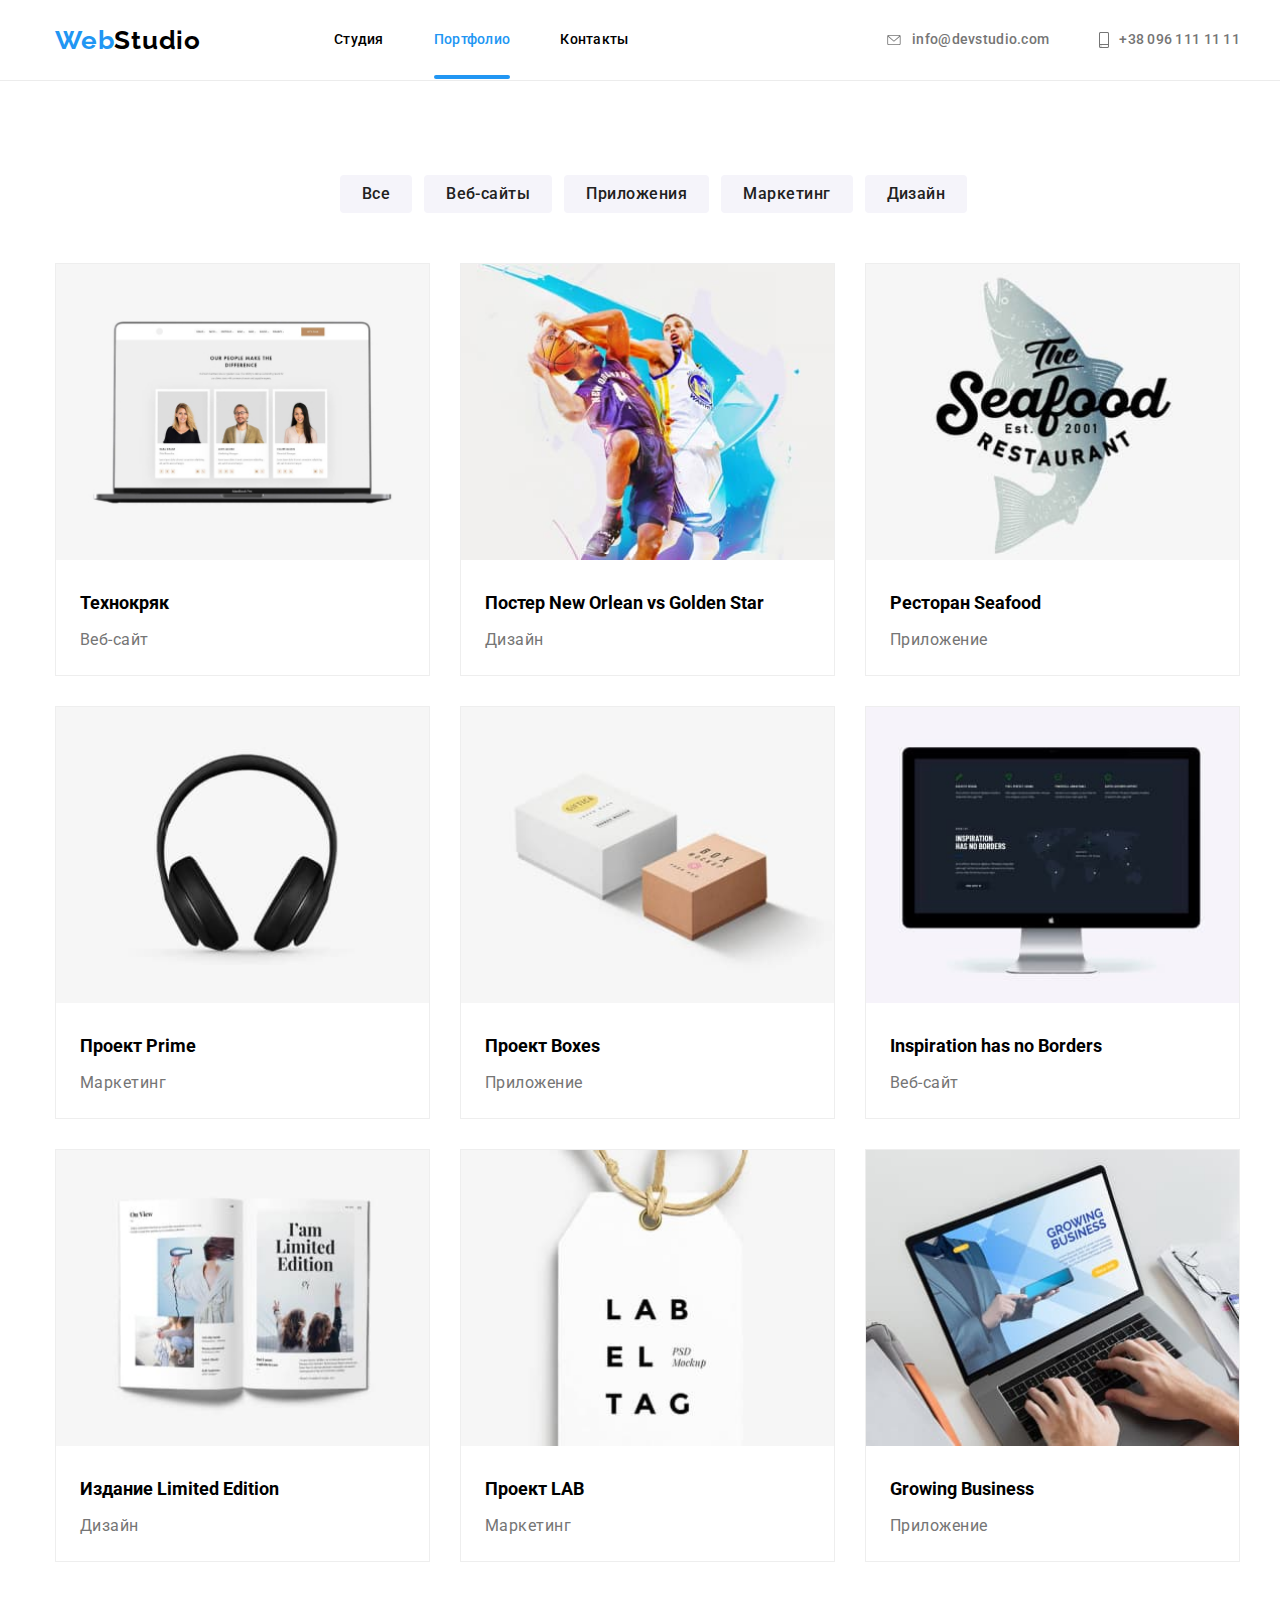
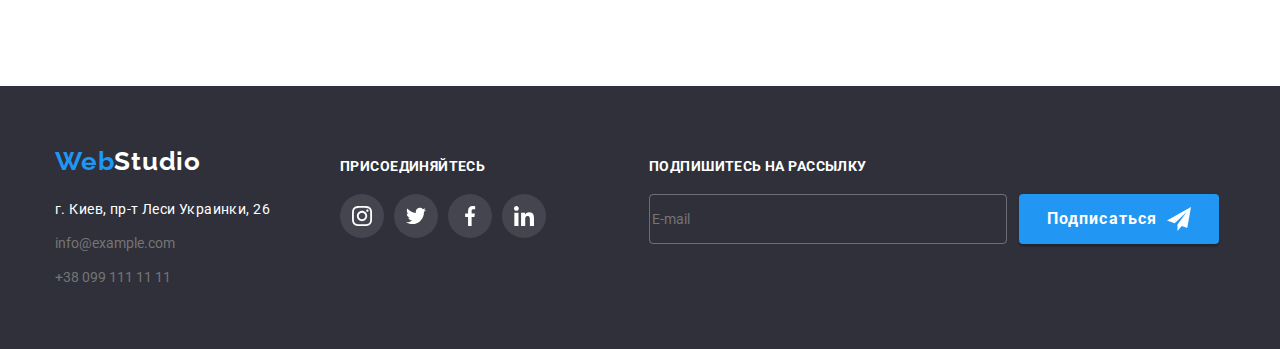
==== portfolio.html @ c6905fcf "HW-07" ====
<!DOCTYPE html>
<html lang="en">
  <head>
    <meta charset="UTF-8" />
    <meta http-equiv="X-UA-Compatible" content="IE=edge" />
    <meta name="viewport" content="width=device-width, initial-scale=1.0" />
    <title>Portfolio</title>
    <link rel="preconnect" href="https://fonts.gstatic.com" />
    <meta name="robots" content="nofollow" />
    <link rel="preconnect" href="https://fonts.gstatic.com" />
    <link
      href="https://fonts.googleapis.com/css2?family=Raleway:wght@700&family=Roboto:wght@400;500;700;900&display=swap"
      rel="stylesheet"
    />
    <link
      rel="stylesheet"
      href="https://cdnjs.cloudflare.com/ajax/libs/modern-normalize/1.0.0/modern-normalize.min.css"
    />
    <link rel="stylesheet" href="./css/main.css" />
  </head>
  <body>
    <header class="header">
      <div class="container header__container">
        <nav class="navigation header__navigation">
          <a class="logo header__logo" href="/"
            ><span class="logo__text logo__text--blue">Web</span
            ><span class="logo__text logo__text--black">Studio</span></a
          >
          <ul class="navigation__list header__navigation-list">
            <li class="navigation__item navigation__item--margin-right">
              <a class="link header__link" href="./index.html">Студия</a>
            </li>
            <li class="navigation__item navigation__item--margin-right">
              <a class="link header__link link--active" href="./portfolio.html"
                >Портфолио</a
              >
            </li>
            <li class="navigation__item">
              <a class="link header__link" href="">Контакты</a>
            </li>
          </ul>
        </nav>
        <div class="header__contact">
          <ul class="header__contact-list">
            <li class="header__contact-item header__contact-item--margin">
              <a
                class="link header__link link--gray"
                href="mailto:info@devstudio.com"
              >
                <svg class="header__contact-icon" width="16" height="10">
                  <use href="./symbol-defs.svg#icon-envelope-hover-2_c"></use>
                </svg>
                info@devstudio.com</a
              >
            </li>
            <li class="header__contact-item">
              <a class="link header__link link--gray" href="tel:+380961111111">
                <svg class="header__contact-icon" width="10" height="16">
                  <use href="./symbol-defs.svg#icon-smartphone-2-1_c"></use>
                </svg>
                +38 096 111 11 11</a
              >
            </li>
          </ul>
        </div>
      </div>
    </header>

    <main>
      <section class="section">
        <div class="container">
          <ul class="list list--menu">
            <li>
              <button class="button button--filter" type="button">Все</button>
            </li>
            <li>
              <button class="button button--filter" type="button">
                Веб-сайты
              </button>
            </li>
            <li>
              <button class="button button--filter" type="button">
                Приложения
              </button>
            </li>
            <li>
              <button class="button button--filter" type="button">
                Маркетинг
              </button>
            </li>
            <li>
              <button class="button button--filter" type="button">
                Дизайн
              </button>
            </li>
          </ul>
          <div>
            <ul class="list list--cards">
              <li class="list__item list__item--card-three">
                <a class="link link--card-hover" href="">
                  <div class="list__card-overlay">
                    <img width="100%" src="./images/img6.jpg" alt="poster" />
                    <div class="list__card-backdrop">
                      <p>
                        Технокряк это современная площадка распространения
                        коронавируса. Компании используют эту платформу для
                        цифрового шпионажа и атак на защищённые сервера
                        конкурентов.
                      </p>
                    </div>
                  </div>
                  <div class="list__item-description">
                    <h3 class="list__item-description--project">Технокряк</h3>
                    <p class="list__item-description--type">Веб-сайт</p>
                  </div>
                </a>
              </li>
              <li class="list__item list__item--card-three">
                <a class="link link--card-hover" href="">
                  <div class="list__card-overlay">
                    <img width="100%" src="./images/img7.jpg" alt="poster" />
                    <div class="list__card-backdrop">
                      <p>
                        Технокряк это современная площадка распространения
                        коронавируса. Компании используют эту платформу для
                        цифрового шпионажа и атак на защищённые сервера
                        конкурентов.
                      </p>
                    </div>
                  </div>
                  <div class="list__item-description">
                    <h3 class="list__item-description--project">
                      Постер New Orlean vs Golden Star
                    </h3>
                    <p class="list__item-description--type">Дизайн</p>
                  </div>
                </a>
              </li>
              <li class="list__item list__item--card-three">
                <a class="link link--card-hover" href="">
                  <div class="list__card-overlay">
                    <img
                      width="100%"
                      src="./images/img8.jpg"
                      alt="restaurant"
                    />
                    <div class="list__card-backdrop">
                      <p>
                        Технокряк это современная площадка распространения
                        коронавируса. Компании используют эту платформу для
                        цифрового шпионажа и атак на защищённые сервера
                        конкурентов.
                      </p>
                    </div>
                  </div>
                  <div class="list__item-description">
                    <h3 class="list__item-description--project">
                      Ресторан Seafood
                    </h3>
                    <p class="list__item-description--type">Приложение</p>
                  </div>
                </a>
              </li>
              <li class="list__item list__item--card-three">
                <a class="link link--card-hover" href="">
                  <div class="list__card-overlay">
                    <img width="100%" src="./images/img9.jpg" alt="project" />
                    <div class="list__card-backdrop">
                      <p>
                        Технокряк это современная площадка распространения
                        коронавируса. Компании используют эту платформу для
                        цифрового шпионажа и атак на защищённые сервера
                        конкурентов.
                      </p>
                    </div>
                  </div>
                  <div class="list__item-description">
                    <h3 class="list__item-description--project">
                      Проект Prime
                    </h3>
                    <p class="list__item-description--type">Маркетинг</p>
                  </div>
                </a>
              </li>
              <li class="list__item list__item--card-three">
                <a class="link link--card-hover" href="">
                  <div class="list__card-overlay">
                    <img
                      width="100%"
                      src="./images/img10.jpg"
                      alt="application"
                    />
                    <div class="list__card-backdrop">
                      <p>
                        Технокряк это современная площадка распространения
                        коронавируса. Компании используют эту платформу для
                        цифрового шпионажа и атак на защищённые сервера
                        конкурентов.
                      </p>
                    </div>
                  </div>
                  <div class="list__item-description">
                    <h3 class="list__item-description--project">
                      Проект Boxes
                    </h3>
                    <p class="list__item-description--type">Приложение</p>
                  </div>
                </a>
              </li>
              <li class="list__item list__item--card-three">
                <a class="link link--card-hover" href="">
                  <div class="list__card-overlay">
                    <img width="100%" src="./images/img11.jpg" alt="website" />
                    <div class="list__card-backdrop">
                      <p>
                        Технокряк это современная площадка распространения
                        коронавируса. Компании используют эту платформу для
                        цифрового шпионажа и атак на защищённые сервера
                        конкурентов.
                      </p>
                    </div>
                  </div>
                  <div class="list__item-description">
                    <h3 class="list__item-description--project">
                      Inspiration has no Borders
                    </h3>
                    <p class="list__item-description--type">Веб-сайт</p>
                  </div></a
                >
              </li>
              <li class="list__item list__item--card-three">
                <a class="link link--card-hover" href="">
                  <div class="list__card-overlay">
                    <img width="100%" src="./images/img12.jpg" alt="design" />
                    <div class="list__card-backdrop">
                      <p>
                        Технокряк это современная площадка распространения
                        коронавируса. Компании используют эту платформу для
                        цифрового шпионажа и атак на защищённые сервера
                        конкурентов.
                      </p>
                    </div>
                  </div>
                  <div class="list__item-description">
                    <h3 class="list__item-description--project">
                      Издание Limited Edition
                    </h3>
                    <p class="list__item-description--type">Дизайн</p>
                  </div></a
                >
              </li>
              <li class="list__item list__item--card-three">
                <a class="link link--card-hover" href="">
                  <div class="list__card-overlay">
                    <img
                      width="100%"
                      src="./images/img13.jpg"
                      alt="Marketing"
                    />
                    <div class="list__card-backdrop">
                      <p>
                        Технокряк это современная площадка распространения
                        коронавируса. Компании используют эту платформу для
                        цифрового шпионажа и атак на защищённые сервера
                        конкурентов.
                      </p>
                    </div>
                  </div>
                  <div class="list__item-description">
                    <h3 class="list__item-description--project">Проект LAB</h3>
                    <p class="list__item-description--type">Маркетинг</p>
                  </div></a
                >
              </li>
              <li class="list__item list__item--card-three">
                <a class="link link--card-hover" href="">
                  <div class="list__card-overlay">
                    <img
                      width="100%"
                      src="./images/img14.jpg"
                      alt="restaurant-logo"
                    />
                    <div class="list__card-backdrop">
                      <p>
                        Технокряк это современная площадка распространения
                        коронавируса. Компании используют эту платформу для
                        цифрового шпионажа и атак на защищённые сервера
                        конкурентов.
                      </p>
                    </div>
                  </div>
                  <div class="list__item-description">
                    <h3 class="list__item-description--project">
                      Growing Business
                    </h3>
                    <p class="list__item-description--type">Приложение</p>
                  </div></a
                >
              </li>
            </ul>
          </div>
        </div>
      </section>
    </main>

    <footer class="footer">
      <div class="container container__footer">
        <div class="footer__info">
          <a class="logo" href="/"
            ><span class="logo__text--blue">Web</span
            ><span class="logo__text--white">Studio</span></a
          >
          <address class="footer__address">
            <p class="footer__address-location">
              г. Киев, пр-т Леси Украинки, 26
            </p>
            <div class="footer__address-location--margin">
              <a class="link link--gray" href="mailto:info@example.com"
                >info@example.com</a
              >
            </div>
            <a class="link link--gray" href="tel:+380991111111"
              >+38 099 111 11 11</a
            >
          </address>
        </div>
        <div class="footer__socials">
          <h2 class="footer__title">Присоединяйтесь</h2>
          <ul class="list">
            <li>
              <a href="" class="footer__icon">
                <svg class="footer__icon--svg" width="20" height="20">
                  <use href="./symbol-defs.svg#icon-instagram"></use>
                </svg>
              </a>
            </li>
            <li>
              <a href="" class="footer__icon">
                <svg class="footer__icon--svg" width="20" height="20">
                  <use href="./symbol-defs.svg#icon-twitter"></use>
                </svg>
              </a>
            </li>
            <li>
              <a href="" class="footer__icon"
                ><svg class="footer__icon--svg" width="20" height="20">
                  <use href="./symbol-defs.svg#icon-facebook"></use>
                </svg>
              </a>
            </li>
            <li>
              <a href="" class="footer__icon">
                <svg class="footer__icon--svg" width="20" height="20">
                  <use href="./symbol-defs.svg#icon-linkedin"></use>
                </svg>
              </a>
            </li>
          </ul>
        </div>
        <div class="footer__mail">
          <h2 class="footer__title">Подпишитесь на рассылку</h2>
          <form>
            <div class="form-field">
              <label for="user_email" class="form-label"></label>
              <input
                class="form-field__input"
                type="email"
                name="email"
                id="user_email"
                placeholder="E-mail"
              />

              <button class="button" type="submit">
                Подписаться
                <svg class="form-field__button--margin" width="24" height="24">
                  <use href="./symbol-defs.svg#telegram"></use>
                </svg>
              </button>
            </div>
          </form>
        </div>
      </div>
    </footer>
  </body>
</html>
---- css/main.css ----
body {
  font-family: "Roboto", sans-serif;
  font-display: swap;
  font-family: "Roboto", sans-serif;
  font-display: swap;
}

h1, h2, h3, p {
  margin-top: 0;
}

.header {
  border-bottom: 1px solid #ececec;
}

.header__container {
  -webkit-box-orient: horizontal;
  -webkit-box-direction: normal;
      -ms-flex-direction: row;
          flex-direction: row;
  display: -webkit-box;
  display: -ms-flexbox;
  display: flex;
}

.header__contact {
  display: -webkit-box;
  display: -ms-flexbox;
  display: flex;
  -webkit-box-align: center;
      -ms-flex-align: center;
          align-items: center;
  width: 100%;
}

.header__contact-list {
  display: -webkit-box;
  display: -ms-flexbox;
  display: flex;
  -webkit-box-pack: end;
      -ms-flex-pack: end;
          justify-content: flex-end;
  width: 100%;
}

.header__contact-item {
  list-style: none;
  margin: 0;
  padding: 0;
}

.header__contact-item--margin {
  margin-right: 50px;
}

.header__link {
  display: -webkit-box;
  display: -ms-flexbox;
  display: flex;
  color: #757575;
  -webkit-box-align: center;
      -ms-flex-align: center;
          align-items: center;
  font-weight: 500;
  font-size: 14px;
  line-height: 1.14;
  letter-spacing: 0.02em;
}

.header__link:hover, .header__link:focus {
  color: #2196f3;
}

.header__contact-icon {
  margin-right: 10px;
  fill: currentColor;
}

.header__navigation {
  display: -webkit-box;
  display: -ms-flexbox;
  display: flex;
  -webkit-box-align: center;
      -ms-flex-align: center;
          align-items: center;
}

.header__navigation-list {
  margin-left: 93px;
}

.header__logo {
  margin-top: 25px;
  margin-bottom: 24px;
}

.footer {
  background-color: #2f303a;
  color: #ffffff;
  font-weight: 400;
  font-size: 14px;
  line-height: 1.7;
  -webkit-box-align: center;
      -ms-flex-align: center;
          align-items: center;
  padding: 60px 0 60px 0;
}

.footer__info {
  margin-right: 70px;
}

.footer__socials {
  padding-top: 12px;
}

.footer__mail {
  width: 100%;
  margin: 12px 0 0 93px;
}

.footer__address {
  font-style: inherit;
  color: #ffffff;
  margin-top: 20px;
  text-align: initial;
}

.footer__address-location {
  color: #ffffff;
  font-size: 14px;
  letter-spacing: 0.03em;
  margin-bottom: 10px;
  white-space: nowrap;
}

.footer__address-location--margin {
  margin-bottom: 10px;
}

.footer__title {
  margin: 0;
  padding-bottom: 20px;
  font-weight: bold;
  font-size: 14px;
  line-height: 16px;
  letter-spacing: 0.03em;
  text-transform: uppercase;
  color: #ffffff;
}

.footer__icon {
  padding: 0;
  width: 44px;
  height: 44px;
  margin-right: 10px;
  display: -webkit-box;
  display: -ms-flexbox;
  display: flex;
  border-radius: 50%;
  -webkit-box-align: center;
      -ms-flex-align: center;
          align-items: center;
  color: #ffffff;
  background-color: rgba(255, 255, 255, 0.1);
  -webkit-transition-property: color;
  transition-property: color;
  -webkit-transition-duration: 250ms;
          transition-duration: 250ms;
  -webkit-transition-timing-function: cubic-bezier(0.4, 0, 0.2, 1);
          transition-timing-function: cubic-bezier(0.4, 0, 0.2, 1);
  -webkit-transition-property: color, background-color;
  transition-property: color, background-color;
}

.footer__icon:hover, .footer__icon:focus {
  color: #ffffff;
  background-color: #2196f3;
}

.footer__icon--svg {
  fill: currentColor;
  width: 44px;
  height: 44px;
}

.backdrop {
  position: fixed;
  top: 0;
  bottom: 0;
  width: 100%;
  height: 100%;
  background-color: rgba(0, 0, 0, 0.2);
  opacity: 1;
}

.backdrop.is-hidden {
  opacity: 0;
  pointer-events: none;
}

.modal {
  position: absolute;
  -webkit-transform: translate(-50%, -50%);
          transform: translate(-50%, -50%);
  top: 50%;
  left: 50%;
  width: 528px;
  background: #ffffff;
  -webkit-box-shadow: 0px 1px 3px rgba(0, 0, 0, 0.12), 0px 1px 1px rgba(0, 0, 0, 0.14), 0px 2px 1px rgba(0, 0, 0, 0.2);
          box-shadow: 0px 1px 3px rgba(0, 0, 0, 0.12), 0px 1px 1px rgba(0, 0, 0, 0.14), 0px 2px 1px rgba(0, 0, 0, 0.2);
  border-radius: 4px;
}

.modal__button {
  position: absolute;
  top: 15px;
  right: 15px;
  display: -webkit-box;
  display: -ms-flexbox;
  display: flex;
  outline: none;
  border: 1px solid rgba(0, 0, 0, 0.1);
  border-radius: 50%;
  -webkit-box-pack: center;
      -ms-flex-pack: center;
          justify-content: center;
  -webkit-box-align: center;
      -ms-flex-align: center;
          align-items: center;
  cursor: pointer;
  width: 30px;
  height: 30px;
  background-color: #fff;
}

.modal__button:hover {
  border: 1px solid #2196f3;
}

.modal__button:hover .modal__icon-button {
  fill: #2196f3;
}

.modal__title {
  margin: 40px 40px 12px 30px;
  font-weight: 700;
  font-size: 20px;
  line-height: 1.15;
  text-align: center;
  letter-spacing: 0.03em;
  color: #212121;
}

.modal__form-row {
  position: relative;
  margin: 4px 0 10px;
}

.modal__form-row--last {
  margin-bottom: 0px;
}

.modal__form-input {
  width: 448px;
  height: 40px;
  border: 1px solid rgba(33, 33, 33, 0.2);
  border-radius: 4px;
  padding-left: 42px;
  -webkit-transition-property: fill, border;
  transition-property: fill, border;
  -webkit-transition-duration: 250ms;
          transition-duration: 250ms;
  -webkit-transition-timing-function: cubic-bezier(0.4, 0, 0.2, 1);
          transition-timing-function: cubic-bezier(0.4, 0, 0.2, 1);
}

.modal__form-input:hover, .modal__form-input:focus, .modal__form-input:focus-visible {
  fill: #2196f3;
  border: 1px solid #2196f3;
  outline: none;
}

.modal__form-input:hover + .modal__form-input-icon,
.modal__form-input:focus + .modal__form-input-icon {
  fill: #2196f3;
}

.modal__form-input-icon {
  position: absolute;
  left: 15px;
  top: 14px;
  color: #212121;
}

.modal__form-label {
  font-style: "Roboto", sans-serif;
  font-size: 12px;
  font-weight: 400;
  padding-bottom: 4px;
  line-height: 1.16;
  letter-spacing: 0.01em;
}

.modal__form-textarea {
  width: 448px;
  height: 120px;
  border: 1px solid rgba(33, 33, 33, 0.2);
  border-radius: 4px;
  padding: 12px 16px;
  resize: none;
  -webkit-transition-property: border;
  transition-property: border;
  -webkit-transition-duration: 250ms;
          transition-duration: 250ms;
  -webkit-transition-timing-function: cubic-bezier(0.4, 0, 0.2, 1);
          transition-timing-function: cubic-bezier(0.4, 0, 0.2, 1);
}

.modal__form-textarea::-webkit-input-placeholder {
  color: rgba(117, 117, 117, 0.5);
}

.modal__form-textarea:-ms-input-placeholder {
  color: rgba(117, 117, 117, 0.5);
}

.modal__form-textarea::-ms-input-placeholder {
  color: rgba(117, 117, 117, 0.5);
}

.modal__form-textarea::placeholder {
  color: rgba(117, 117, 117, 0.5);
}

.modal__form-textarea:hover, .modal__form-textarea:focus, .modal__form-textarea:focus-visible {
  border: 1px solid #2196f3;
  outline: none;
}

.modal__form-textarea:hover + .modal__form-input-icon,
.modal__form-textarea:focus + .modal__form-input-icon {
  fill: #2196f3;
}

.modal__form-policy {
  margin: 20px 0 30px 0;
}

.modal__form-policy-label {
  display: -webkit-box;
  display: -ms-flexbox;
  display: flex;
  justify-items: center;
  -webkit-box-align: center;
      -ms-flex-align: center;
          align-items: center;
  margin-left: 14px;
}

.visually-hidden {
  position: absolute !important;
  clip: rect(1px 1px 1px 1px);
  clip: rect(1px, 1px, 1px, 1px);
  padding: 0 !important;
  border: 0 !important;
  height: 1px !important;
  width: 1px !important;
  overflow: hidden;
}

.decorative {
  position: absolute;
  display: block;
  bottom: 0;
  left: 0;
  text-align: center;
  height: 70px;
  width: 100%;
  background-color: rgba(47, 48, 58, 0.8);
  text-transform: uppercase;
  color: #ffffff;
  padding-top: 27px;
  padding-bottom: 27px;
  font-weight: 700;
  font-size: 14px;
  letter-spacing: 1.14px;
  font-family: "Roboto", sans-serif;
  cursor: pointer;
}

.image {
  display: block;
  max-width: 100%;
  width: 100%;
  height: auto;
}

.media {
  display: -webkit-box;
  display: -ms-flexbox;
  display: flex;
  border-radius: 50%;
  color: #afb1b8;
  width: 44px;
  height: 44px;
  -webkit-transition-property: background-color;
  transition-property: background-color;
  -webkit-transition-duration: 250ms;
          transition-duration: 250ms;
  -webkit-transition-timing-function: cubic-bezier(0.4, 0, 0.2, 1);
          transition-timing-function: cubic-bezier(0.4, 0, 0.2, 1);
}

.media:hover, .media:focus {
  color: white;
  background-color: #2196f3;
}

.media__social {
  fill: currentColor;
}

.clients {
  display: -webkit-box;
  display: -ms-flexbox;
  display: flex;
  height: 92px;
  width: 170px;
  color: #afb1b8;
  -webkit-transition-property: color;
  transition-property: color;
  -webkit-transition-duration: 250ms;
          transition-duration: 250ms;
  -webkit-transition-timing-function: cubic-bezier(0.4, 0, 0.2, 1);
          transition-timing-function: cubic-bezier(0.4, 0, 0.2, 1);
}

.clients:hover, .clients:focus {
  color: #2196f3;
}

.clients--svg {
  fill: currentColor;
}

.checkbox {
  display: -webkit-box;
  display: -ms-flexbox;
  display: flex;
  justify-items: center;
  -webkit-box-align: center;
      -ms-flex-align: center;
          align-items: center;
  margin-left: 14px;
}

.checkbox__label {
  -webkit-appearance: none;
  -moz-appearance: none;
  appearance: none;
}

.checkbox__label:checked + .checkbox__control {
  background-color: #2196f3;
  background-image: url("../checkbox.svg");
  background-size: contain;
  border: none;
  width: 16px;
  height: 15px;
}

.checkbox__control {
  display: inline-block;
  width: 16px;
  height: 15px;
  border: 2px solid #212121;
  border-radius: 2px;
}

.checkbox__text {
  font-family: "Roboto", sans-serif;
  font-weight: 400;
  font-size: 14px;
  line-height: 1.71;
  letter-spacing: 0.03em;
  color: #757575;
  margin-left: 7px;
}

.checkbox__text--link {
  color: #2196f3;
}

.navigation {
  width: 100%;
}

.navigation__list {
  display: -webkit-box;
  display: -ms-flexbox;
  display: flex;
  width: 100%;
}

.navigation__item {
  list-style: none;
  margin: 0;
  padding: 0;
}

.navigation__item--margin-right {
  margin-right: 50px;
}

.container {
  width: 1200px;
  height: 100%;
  padding: 0 0 0 15px;
  margin: 0 auto;
}

.container--center {
  -webkit-box-align: center;
      -ms-flex-align: center;
          align-items: center;
  -webkit-box-pack: center;
      -ms-flex-pack: center;
          justify-content: center;
}

.container__title {
  font-weight: 700;
  font-size: 36px;
  line-height: 1.16;
  letter-spacing: 0.03em;
  text-align: center;
  margin: 0;
  padding-bottom: 50px;
}

.container__footer {
  display: -webkit-box;
  display: -ms-flexbox;
  display: flex;
}

.link {
  color: inherit;
  text-decoration: none;
  list-style: none;
  position: relative;
  -webkit-transition-property: color;
  transition-property: color;
  -webkit-transition-duration: 250ms;
          transition-duration: 250ms;
  -webkit-transition-timing-function: cubic-bezier(0.4, 0, 0.2, 1);
          transition-timing-function: cubic-bezier(0.4, 0, 0.2, 1);
}

.link:hover, .link:focus {
  color: #2196f3;
}

.link--gray {
  color: #757575;
}

.link--active {
  color: #2196f3;
}

.link--active:after {
  position: absolute;
  content: "";
  display: block;
  bottom: 0;
  background-color: #2196f3;
  width: 100%;
  height: 4px;
  border-radius: 2px;
  margin-bottom: -31px;
}

.link--card-hover {
  color: inherit;
}

.link--card-hover:hover {
  -webkit-box-shadow: 0px 1px 1px rgba(0, 0, 0, 0.12), 0px 4px 4px rgba(0, 0, 0, 0.06), 1px 4px 6px rgba(0, 0, 0, 0.16);
          box-shadow: 0px 1px 1px rgba(0, 0, 0, 0.12), 0px 4px 4px rgba(0, 0, 0, 0.06), 1px 4px 6px rgba(0, 0, 0, 0.16);
}

.link--card-hover:hover .list__card-backdrop {
  opacity: 1;
  -webkit-transform: translateY(0%);
          transform: translateY(0%);
  -webkit-transition: -webkit-transform 250ms cubic-bezier(0.4, 0, 0.2, 1);
  transition: -webkit-transform 250ms cubic-bezier(0.4, 0, 0.2, 1);
  transition: transform 250ms cubic-bezier(0.4, 0, 0.2, 1);
  transition: transform 250ms cubic-bezier(0.4, 0, 0.2, 1), -webkit-transform 250ms cubic-bezier(0.4, 0, 0.2, 1);
}

.section {
  padding: 94px 0 94px 0;
  display: -webkit-box;
  display: -ms-flexbox;
  display: flex;
  -webkit-box-align: center;
      -ms-flex-align: center;
          align-items: center;
  -webkit-box-pack: center;
      -ms-flex-pack: center;
          justify-content: center;
}

.section--services {
  padding: 0 0 94px 0;
}

.section--gray {
  background-color: #f5f4fa;
}

.section__overlay {
  width: 100%;
  max-width: 1600px;
  height: 600px;
  margin: auto;
  background-size: cover;
  background-repeat: no-repeat;
  background-position: center;
  outline: 1px solid black;
  background-image: -webkit-gradient(linear, left top, left bottom, from(rgba(47, 48, 58, 0.4)), to(rgba(47, 48, 58, 0.4))), url("../images/img (16).jpg");
  background-image: linear-gradient(rgba(47, 48, 58, 0.4), rgba(47, 48, 58, 0.4)), url("../images/img (16).jpg");
  text-align: center;
  color: #ffffff;
}

.section__overlay--padding {
  padding: 200px 0 200px 0;
}

.section__overlay-text {
  max-width: 690px;
  font-weight: 900;
  font-size: 44px;
  line-height: 1.36;
  color: #ffffff;
  letter-spacing: 0.06em;
  text-transform: uppercase;
  margin: auto;
  padding-bottom: 30px;
}

.logo {
  font-family: "Raleway", sans-serif;
  font-weight: 700;
  font-size: 26px;
  text-decoration: none;
  line-height: 1.2;
  letter-spacing: 0.03em;
}

.logo__text--blue {
  color: #2196f3;
}

.logo__text--black {
  color: #000000;
}

.logo__text--white {
  color: #ffffff;
}

.button {
  display: -webkit-box;
  display: -ms-flexbox;
  display: flex;
  -webkit-box-pack: center;
      -ms-flex-pack: center;
          justify-content: center;
  -webkit-box-align: center;
      -ms-flex-align: center;
          align-items: center;
  margin-left: 12px;
  letter-spacing: 0.07em;
  width: 200px;
  height: 50px;
  font-size: 16px;
  font-weight: 700;
  line-height: 1.87;
  border-radius: 4px;
  cursor: pointer;
  border: none;
  color: #ffffff;
  background-color: #2196f3;
  -webkit-box-shadow: 0px 3px 1px rgba(0, 0, 0, 0.1), 0px 1px 2px rgba(0, 0, 0, 0.08), 0px 2px 2px rgba(0, 0, 0, 0.12);
          box-shadow: 0px 3px 1px rgba(0, 0, 0, 0.1), 0px 1px 2px rgba(0, 0, 0, 0.08), 0px 2px 2px rgba(0, 0, 0, 0.12);
}

.button--center {
  display: -webkit-box;
  display: -ms-flexbox;
  display: flex;
  margin-left: auto;
  margin-right: auto;
}

.button--filter {
  width: auto;
  height: auto;
  padding: 6px 22px;
  border-radius: 4px;
  font-weight: 500;
  letter-spacing: 0.03em;
  line-height: 1.6;
  background-color: #f5f4fa;
  color: #212121;
  -webkit-box-shadow: none;
          box-shadow: none;
}

.button--filter:hover, .button--filter:focus, .button--filter:active {
  background-color: #2196f3;
  color: #ffffff;
  -webkit-transition-property: color, background-color;
  transition-property: color, background-color;
  -webkit-transition-duration: 250ms;
          transition-duration: 250ms;
  -webkit-transition-timing-function: cubic-bezier(0.4, 0, 0.2, 1);
          transition-timing-function: cubic-bezier(0.4, 0, 0.2, 1);
  -webkit-box-shadow: 0px 3px 1px rgba(0, 0, 0, 0.1), 0px 1px 2px rgba(0, 0, 0, 0.08), 0px 2px 2px rgba(0, 0, 0, 0.12);
          box-shadow: 0px 3px 1px rgba(0, 0, 0, 0.1), 0px 1px 2px rgba(0, 0, 0, 0.08), 0px 2px 2px rgba(0, 0, 0, 0.12);
}

.list {
  display: -webkit-box;
  display: -ms-flexbox;
  display: flex;
  list-style: none;
  margin: 0;
  padding: 0;
}

.list--socials {
  padding: 0px 30px 30px 30px;
}

.list--cards {
  -ms-flex-wrap: wrap;
      flex-wrap: wrap;
}

.list__item {
  display: -webkit-box;
  display: -ms-flexbox;
  display: flex;
  -webkit-box-orient: vertical;
  -webkit-box-direction: normal;
      -ms-flex-direction: column;
          flex-direction: column;
}

.list__item--four {
  margin-right: 30px;
  -ms-flex-preferred-size: calc((100% - 90px) / 4);
      flex-basis: calc((100% - 90px) / 4);
}

.list__item--three {
  margin-right: 30px;
  -ms-flex-preferred-size: calc((100% - 60px) / 3);
      flex-basis: calc((100% - 60px) / 3);
}

.list__item--card-three {
  margin-right: 30px;
  margin-bottom: 30px;
  -ms-flex-preferred-size: calc((100% - 60px) / 3);
      flex-basis: calc((100% - 60px) / 3);
  border-bottom: solid 1px;
  display: -webkit-box;
  display: -ms-flexbox;
  display: flex;
  -webkit-box-orient: vertical;
  -webkit-box-direction: normal;
      -ms-flex-direction: column;
          flex-direction: column;
  border: 1px solid #eeeeee;
  flex-basis: calc((100% - 60px) / 3);
}

.list__item--card-three:nth-child(3n+3) {
  margin-right: 0;
}

.list__item--two {
  margin-right: 30px;
  -ms-flex-preferred-size: calc((100% - 30px) / 2);
      flex-basis: calc((100% - 30px) / 2);
}

.list__item--five {
  margin-right: 30px;
  -ms-flex-preferred-size: calc((100% - 120px) / 5);
      flex-basis: calc((100% - 120px) / 5);
}

.list__item--six {
  margin-right: 30px;
  -ms-flex-preferred-size: calc((100% - 150px) / 6);
      flex-basis: calc((100% - 150px) / 6);
}

.list__item--four-small {
  margin-right: 10px;
  -ms-flex-preferred-size: calc((100% - 30px) / 4);
      flex-basis: calc((100% - 30px) / 4);
}

.list__item--relative {
  position: relative;
}

.list__item:last-child {
  margin-right: 0;
}

.list__item--card-item {
  -webkit-box-shadow: 0px 1px 3px rgba(0, 0, 0, 0.12), 0px 1px 1px rgba(0, 0, 0, 0.14), 0px 2px 1px rgba(0, 0, 0, 0.2);
          box-shadow: 0px 1px 3px rgba(0, 0, 0, 0.12), 0px 1px 1px rgba(0, 0, 0, 0.14), 0px 2px 1px rgba(0, 0, 0, 0.2);
  border-radius: 0px 0px 4px 4px;
  background-color: white;
}

.list__item--icon-border {
  border: 1px solid #afb1b8;
  border-radius: 4px;
}

.list__item--icon-border:hover, .list__item--icon-border:focus {
  border: 1px solid #2196f3;
}

.list__item-content {
  background-color: #ffffff;
  display: -webkit-box;
  display: -ms-flexbox;
  display: flex;
  -webkit-box-orient: vertical;
  -webkit-box-direction: normal;
      -ms-flex-direction: column;
          flex-direction: column;
  -webkit-box-pack: center;
      -ms-flex-pack: center;
          justify-content: center;
  -webkit-box-align: center;
      -ms-flex-align: center;
          align-items: center;
}

.list__item-text {
  font-size: 16px;
  line-height: 1.19;
  letter-spacing: 0.03em;
}

.list__item-text--job {
  color: #757575;
  margin-bottom: 16px;
}

.list__item-text--name {
  color: #212121;
  font-weight: 500;
  margin-top: 30px;
  margin-bottom: 10px;
}

.list__svg-item::before {
  display: block;
  content: "";
  height: 120px;
  width: 270px;
  background-size: contain;
  background-repeat: no-repeat;
  background-position: center;
  background-color: #f5f4fa;
  margin-bottom: 30px;
}

.list__svg-item--satelite:before {
  background-image: url(../../images/Group1.svg);
}

.list__svg-item--clock:before {
  background-image: url(../../images/Group2.svg);
}

.list__svg-item--planning:before {
  background-image: url(../../images/Group3.svg);
}

.list__svg-item--tech:before {
  background-image: url(../../images/Group4.svg);
}

.list__svg-item-title {
  font-weight: 700;
  font-size: 14px;
  line-height: 1.14;
  letter-spacing: 0.03em;
  text-transform: uppercase;
}

.list__svg-item-text {
  color: #757575;
  font-size: 14px;
  line-height: 1.71;
  letter-spacing: 0.03em;
}

.list--menu {
  padding: 0px 210px 0px 210px;
  width: 100%;
  display: -webkit-box;
  display: -ms-flexbox;
  display: flex;
  -webkit-box-pack: center;
      -ms-flex-pack: center;
          justify-content: center;
  margin-bottom: 50px;
}

.list__card {
  -ms-flex-preferred-size: calc((100% - 60px) / 3);
      flex-basis: calc((100% - 60px) / 3);
  margin-right: 30px;
  border-bottom: solid 1px;
  display: -webkit-box;
  display: -ms-flexbox;
  display: flex;
  -webkit-box-orient: vertical;
  -webkit-box-direction: normal;
      -ms-flex-direction: column;
          flex-direction: column;
  border: 1px solid #eeeeee;
  margin-bottom: 30px;
}

.list__card-overlay {
  position: relative;
  overflow: hidden;
}

.list__item-description {
  padding: 20px 24px;
  text-align: initial;
}

.list__item-description--project {
  font-weight: 700;
  font-size: 18px;
  line-height: 2;
  margin-bottom: 4px;
}

.list__item-description--type {
  color: #757575;
  font-size: 16px;
  line-height: 1.9;
  letter-spacing: 0.03em;
  margin: 0;
}

.list__card-backdrop {
  position: absolute;
  top: 0;
  right: 0;
  background-color: rgba(33, 150, 243, 0.9);
  height: 100%;
  width: 100%;
  color: #ffffff;
  padding: 63px 24px;
  font-family: "Roboto", sans-serif;
  line-height: 1.55;
  letter-spacing: 0.03em;
  font-weight: 400;
  opacity: 0;
  -webkit-transform: translateY(100%);
          transform: translateY(100%);
  -webkit-transition: opacity 250ms cubic-bezier(0.4, 0, 0.2, 1), -webkit-transform 250ms cubic-bezier(0.4, 0, 0.2, 1);
  transition: opacity 250ms cubic-bezier(0.4, 0, 0.2, 1), -webkit-transform 250ms cubic-bezier(0.4, 0, 0.2, 1);
  transition: transform 250ms cubic-bezier(0.4, 0, 0.2, 1), opacity 250ms cubic-bezier(0.4, 0, 0.2, 1);
  transition: transform 250ms cubic-bezier(0.4, 0, 0.2, 1), opacity 250ms cubic-bezier(0.4, 0, 0.2, 1), -webkit-transform 250ms cubic-bezier(0.4, 0, 0.2, 1);
}

.list__card-backdrop.is-hidden {
  opacity: 0;
  pointer-events: none;
}

.form-field {
  display: -webkit-box;
  display: -ms-flexbox;
  display: flex;
}

.form-field__input {
  width: 358px;
  height: 50px;
  border-radius: 4px;
  background-color: rgba(33, 150, 243, 0);
  border: 1px solid rgba(255, 255, 255, 0.3);
  -webkit-transition-property: border;
  transition-property: border;
  -webkit-transition-duration: 250ms;
          transition-duration: 250ms;
  -webkit-transition-timing-function: cubic-bezier(0.4, 0, 0.2, 1);
          transition-timing-function: cubic-bezier(0.4, 0, 0.2, 1);
}

.form-field__button {
  display: -webkit-box;
  display: -ms-flexbox;
  display: flex;
  -webkit-box-pack: center;
      -ms-flex-pack: center;
          justify-content: center;
  -webkit-box-align: center;
      -ms-flex-align: center;
          align-items: center;
  margin-left: 12px;
  letter-spacing: 0.07em;
  width: 200px;
  height: 50px;
  font-size: 16px;
  font-weight: 700;
  line-height: 1.87;
  border-radius: 4px;
  border: none;
  color: #ffffff;
  background-color: #2196f3;
  -webkit-box-shadow: 0px 3px 1px #1a1a1a, 0px 1px 2px #000014, 0px 2px 2px #00001f;
          box-shadow: 0px 3px 1px #1a1a1a, 0px 1px 2px #000014, 0px 2px 2px #00001f;
}

.form-field__button--margin {
  margin-left: 10px;
}

.form__modal {
  margin: 0 40px 40px 40px;
}
/*# sourceMappingURL=main.css.map */
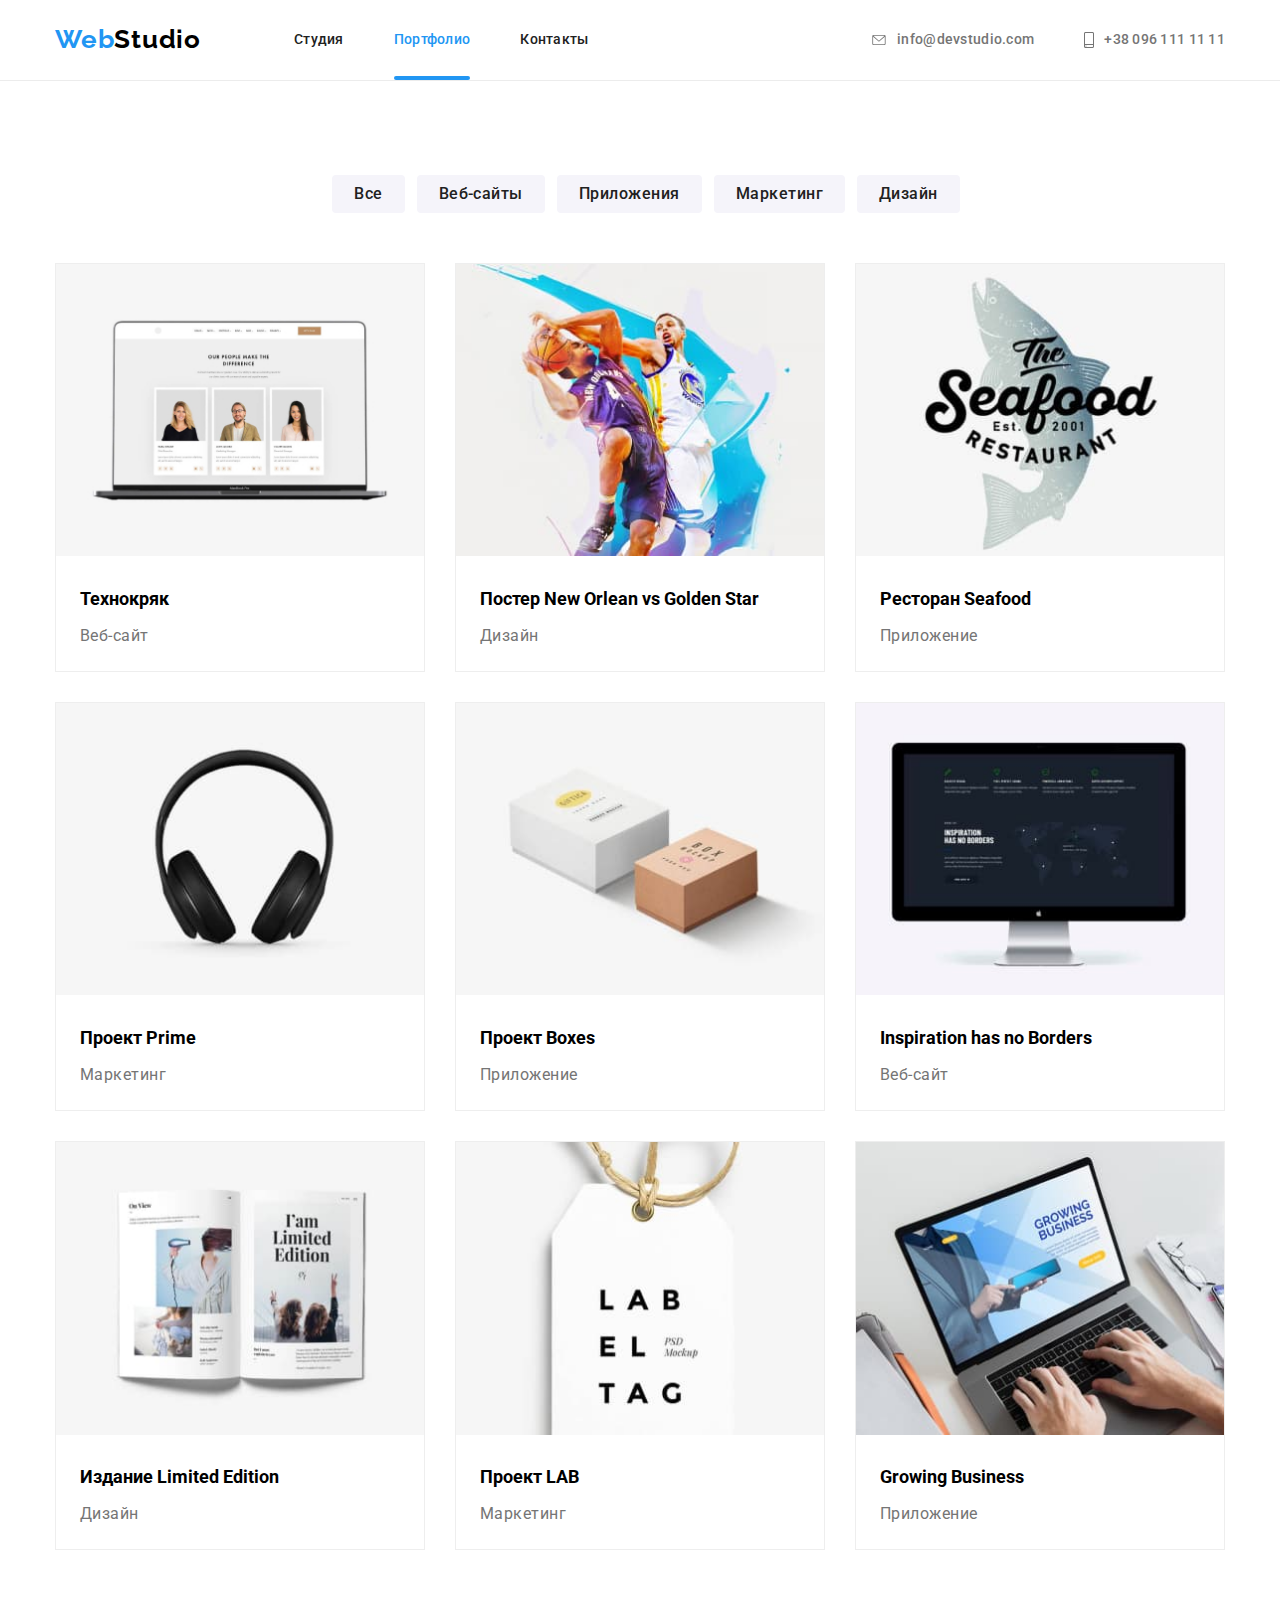
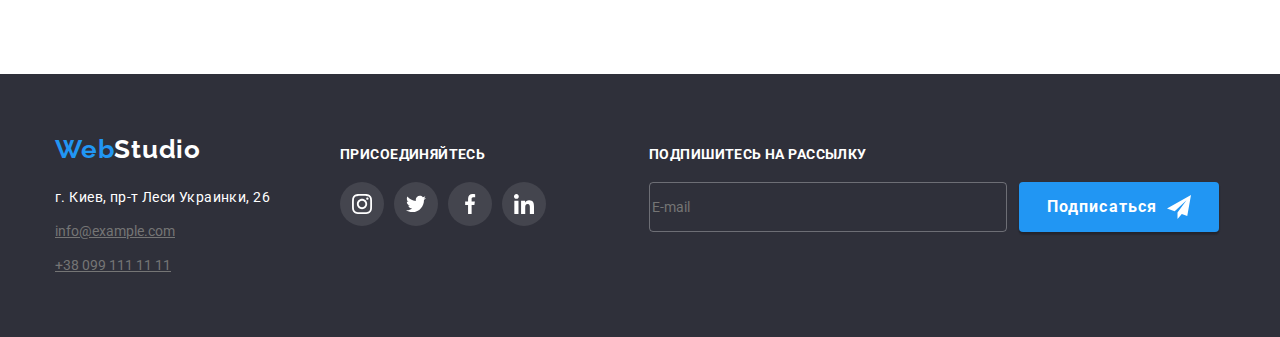
==== commit fcc592cc: "hw-7 changes" ====
--- a/portfolio.html
+++ b/portfolio.html
@@ -16,284 +16,270 @@
       rel="stylesheet"
       href="https://cdnjs.cloudflare.com/ajax/libs/modern-normalize/1.0.0/modern-normalize.min.css"
     />
-    <link rel="stylesheet" href="./css/main.css" />
+    <link rel="stylesheet" href="./css/main.min.css" />
   </head>
   <body>
     <header class="header">
       <div class="container header__container">
-        <nav class="navigation header__navigation">
+        <nav class="navigation">
           <a class="logo header__logo" href="/"
             ><span class="logo__text logo__text--blue">Web</span
             ><span class="logo__text logo__text--black">Studio</span></a
           >
-          <ul class="navigation__list header__navigation-list">
-            <li class="navigation__item navigation__item--margin-right">
-              <a class="link header__link" href="./index.html">Студия</a>
-            </li>
-            <li class="navigation__item navigation__item--margin-right">
-              <a class="link header__link link--active" href="./portfolio.html"
+          <ul class="navigation__list navigation__list--logo">
+            <li class="navigation__item">
+              <a class="navigation__link" href="./index.html">Студия</a>
+              <!-- <a class="link header__link link--active" href="./index.html"
+                >Студия</a
+              > -->
+            </li>
+            <li class="navigation__item">
+              <a class="navigation__link navigation__link--current" href="#"
                 >Портфолио</a
               >
             </li>
             <li class="navigation__item">
-              <a class="link header__link" href="">Контакты</a>
+              <a class="navigation__link" href="">Контакты</a>
             </li>
           </ul>
         </nav>
-        <div class="header__contact">
-          <ul class="header__contact-list">
-            <li class="header__contact-item header__contact-item--margin">
-              <a
-                class="link header__link link--gray"
-                href="mailto:info@devstudio.com"
-              >
-                <svg class="header__contact-icon" width="16" height="10">
-                  <use href="./symbol-defs.svg#icon-envelope-hover-2_c"></use>
-                </svg>
-                info@devstudio.com</a
-              >
-            </li>
-            <li class="header__contact-item">
-              <a class="link header__link link--gray" href="tel:+380961111111">
-                <svg class="header__contact-icon" width="10" height="16">
-                  <use href="./symbol-defs.svg#icon-smartphone-2-1_c"></use>
-                </svg>
-                +38 096 111 11 11</a
-              >
-            </li>
-          </ul>
-        </div>
+        <!-- <div> -->
+        <ul class="contact__list">
+          <li class="contact__item">
+            <a class="contact__link" href="mailto:info@devstudio.com">
+              <svg class="contact__icon" width="16" height="10">
+                <use href="./symbol-defs.svg#icon-envelope-hover-2_c"></use>
+              </svg>
+              info@devstudio.com</a
+            >
+          </li>
+          <li class="contact__item">
+            <a class="contact__link" href="tel:+380961111111">
+              <svg class="contact__icon" width="10" height="16">
+                <use href="./symbol-defs.svg#icon-smartphone-2-1_c"></use>
+              </svg>
+              +38 096 111 11 11</a
+            >
+          </li>
+        </ul>
+        <!-- </div> -->
       </div>
     </header>
 
     <main>
-      <section class="section">
+      <section class="cards">
         <div class="container">
-          <ul class="list list--menu">
-            <li>
-              <button class="button button--filter" type="button">Все</button>
-            </li>
-            <li>
-              <button class="button button--filter" type="button">
+          <ul class="cards__filter-list">
+            <li>
+              <button class="button cards__button" type="button">Все</button>
+            </li>
+            <li>
+              <button class="button cards__button" type="button">
                 Веб-сайты
               </button>
             </li>
             <li>
-              <button class="button button--filter" type="button">
+              <button class="button cards__button" type="button">
                 Приложения
               </button>
             </li>
             <li>
-              <button class="button button--filter" type="button">
+              <button class="button cards__button" type="button">
                 Маркетинг
               </button>
             </li>
             <li>
-              <button class="button button--filter" type="button">
-                Дизайн
-              </button>
+              <button class="button cards__button" type="button">Дизайн</button>
             </li>
           </ul>
           <div>
-            <ul class="list list--cards">
-              <li class="list__item list__item--card-three">
-                <a class="link link--card-hover" href="">
-                  <div class="list__card-overlay">
+            <ul class="cards__list">
+              <li class="cards__item">
+                <a class="cards__link" href="">
+                  <div class="cards__overlay">
                     <img width="100%" src="./images/img6.jpg" alt="poster" />
-                    <div class="list__card-backdrop">
-                      <p>
-                        Технокряк это современная площадка распространения
-                        коронавируса. Компании используют эту платформу для
-                        цифрового шпионажа и атак на защищённые сервера
-                        конкурентов.
-                      </p>
-                    </div>
-                  </div>
-                  <div class="list__item-description">
-                    <h3 class="list__item-description--project">Технокряк</h3>
-                    <p class="list__item-description--type">Веб-сайт</p>
-                  </div>
-                </a>
-              </li>
-              <li class="list__item list__item--card-three">
-                <a class="link link--card-hover" href="">
-                  <div class="list__card-overlay">
+                    <div class="cards__backdrop">
+                      <p>
+                        Технокряк это современная площадка распространения
+                        коронавируса. Компании используют эту платформу для
+                        цифрового шпионажа и атак на защищённые сервера
+                        конкурентов.
+                      </p>
+                    </div>
+                  </div>
+                  <div class="cards__description">
+                    <h3 class="cards__project">Технокряк</h3>
+                    <p class="cards__type">Веб-сайт</p>
+                  </div>
+                </a>
+              </li>
+              <li class="cards__item">
+                <a class="cards__link" href="">
+                  <div class="cards__overlay">
                     <img width="100%" src="./images/img7.jpg" alt="poster" />
-                    <div class="list__card-backdrop">
-                      <p>
-                        Технокряк это современная площадка распространения
-                        коронавируса. Компании используют эту платформу для
-                        цифрового шпионажа и атак на защищённые сервера
-                        конкурентов.
-                      </p>
-                    </div>
-                  </div>
-                  <div class="list__item-description">
-                    <h3 class="list__item-description--project">
+                    <div class="cards__backdrop">
+                      <p>
+                        Технокряк это современная площадка распространения
+                        коронавируса. Компании используют эту платформу для
+                        цифрового шпионажа и атак на защищённые сервера
+                        конкурентов.
+                      </p>
+                    </div>
+                  </div>
+                  <div class="cards__description">
+                    <h3 class="cards__project">
                       Постер New Orlean vs Golden Star
                     </h3>
-                    <p class="list__item-description--type">Дизайн</p>
-                  </div>
-                </a>
-              </li>
-              <li class="list__item list__item--card-three">
-                <a class="link link--card-hover" href="">
-                  <div class="list__card-overlay">
+                    <p class="cards__type">Дизайн</p>
+                  </div>
+                </a>
+              </li>
+              <li class="cards__item">
+                <a class="cards__link" href="">
+                  <div class="cards__overlay">
                     <img
                       width="100%"
                       src="./images/img8.jpg"
                       alt="restaurant"
                     />
-                    <div class="list__card-backdrop">
-                      <p>
-                        Технокряк это современная площадка распространения
-                        коронавируса. Компании используют эту платформу для
-                        цифрового шпионажа и атак на защищённые сервера
-                        конкурентов.
-                      </p>
-                    </div>
-                  </div>
-                  <div class="list__item-description">
-                    <h3 class="list__item-description--project">
-                      Ресторан Seafood
-                    </h3>
-                    <p class="list__item-description--type">Приложение</p>
-                  </div>
-                </a>
-              </li>
-              <li class="list__item list__item--card-three">
-                <a class="link link--card-hover" href="">
-                  <div class="list__card-overlay">
+                    <div class="cards__backdrop">
+                      <p>
+                        Технокряк это современная площадка распространения
+                        коронавируса. Компании используют эту платформу для
+                        цифрового шпионажа и атак на защищённые сервера
+                        конкурентов.
+                      </p>
+                    </div>
+                  </div>
+                  <div class="cards__description">
+                    <h3 class="cards__project">Ресторан Seafood</h3>
+                    <p class="cards__type">Приложение</p>
+                  </div>
+                </a>
+              </li>
+              <li class="cards__item">
+                <a class="cards__link" href="">
+                  <div class="cards__overlay">
                     <img width="100%" src="./images/img9.jpg" alt="project" />
-                    <div class="list__card-backdrop">
-                      <p>
-                        Технокряк это современная площадка распространения
-                        коронавируса. Компании используют эту платформу для
-                        цифрового шпионажа и атак на защищённые сервера
-                        конкурентов.
-                      </p>
-                    </div>
-                  </div>
-                  <div class="list__item-description">
-                    <h3 class="list__item-description--project">
-                      Проект Prime
-                    </h3>
-                    <p class="list__item-description--type">Маркетинг</p>
-                  </div>
-                </a>
-              </li>
-              <li class="list__item list__item--card-three">
-                <a class="link link--card-hover" href="">
-                  <div class="list__card-overlay">
+                    <div class="cards__backdrop">
+                      <p>
+                        Технокряк это современная площадка распространения
+                        коронавируса. Компании используют эту платформу для
+                        цифрового шпионажа и атак на защищённые сервера
+                        конкурентов.
+                      </p>
+                    </div>
+                  </div>
+                  <div class="cards__description">
+                    <h3 class="cards__project">Проект Prime</h3>
+                    <p class="cards__type">Маркетинг</p>
+                  </div>
+                </a>
+              </li>
+              <li class="cards__item">
+                <a class="cards__link" href="">
+                  <div class="cards__overlay">
                     <img
                       width="100%"
                       src="./images/img10.jpg"
                       alt="application"
                     />
-                    <div class="list__card-backdrop">
-                      <p>
-                        Технокряк это современная площадка распространения
-                        коронавируса. Компании используют эту платформу для
-                        цифрового шпионажа и атак на защищённые сервера
-                        конкурентов.
-                      </p>
-                    </div>
-                  </div>
-                  <div class="list__item-description">
-                    <h3 class="list__item-description--project">
-                      Проект Boxes
-                    </h3>
-                    <p class="list__item-description--type">Приложение</p>
-                  </div>
-                </a>
-              </li>
-              <li class="list__item list__item--card-three">
-                <a class="link link--card-hover" href="">
-                  <div class="list__card-overlay">
+                    <div class="cards__backdrop">
+                      <p>
+                        Технокряк это современная площадка распространения
+                        коронавируса. Компании используют эту платформу для
+                        цифрового шпионажа и атак на защищённые сервера
+                        конкурентов.
+                      </p>
+                    </div>
+                  </div>
+                  <div class="cards__description">
+                    <h3 class="cards__project">Проект Boxes</h3>
+                    <p class="cards__type">Приложение</p>
+                  </div>
+                </a>
+              </li>
+              <li class="cards__item">
+                <a class="cards__link" href="">
+                  <div class="cards__overlay">
                     <img width="100%" src="./images/img11.jpg" alt="website" />
-                    <div class="list__card-backdrop">
-                      <p>
-                        Технокряк это современная площадка распространения
-                        коронавируса. Компании используют эту платформу для
-                        цифрового шпионажа и атак на защищённые сервера
-                        конкурентов.
-                      </p>
-                    </div>
-                  </div>
-                  <div class="list__item-description">
-                    <h3 class="list__item-description--project">
-                      Inspiration has no Borders
-                    </h3>
-                    <p class="list__item-description--type">Веб-сайт</p>
+                    <div class="cards__backdrop">
+                      <p>
+                        Технокряк это современная площадка распространения
+                        коронавируса. Компании используют эту платформу для
+                        цифрового шпионажа и атак на защищённые сервера
+                        конкурентов.
+                      </p>
+                    </div>
+                  </div>
+                  <div class="cards__description">
+                    <h3 class="cards__project">Inspiration has no Borders</h3>
+                    <p class="cards__type">Веб-сайт</p>
                   </div></a
                 >
               </li>
-              <li class="list__item list__item--card-three">
-                <a class="link link--card-hover" href="">
-                  <div class="list__card-overlay">
+              <li class="cards__item">
+                <a class="cards__link" href="">
+                  <div class="cards__overlay">
                     <img width="100%" src="./images/img12.jpg" alt="design" />
-                    <div class="list__card-backdrop">
-                      <p>
-                        Технокряк это современная площадка распространения
-                        коронавируса. Компании используют эту платформу для
-                        цифрового шпионажа и атак на защищённые сервера
-                        конкурентов.
-                      </p>
-                    </div>
-                  </div>
-                  <div class="list__item-description">
-                    <h3 class="list__item-description--project">
-                      Издание Limited Edition
-                    </h3>
-                    <p class="list__item-description--type">Дизайн</p>
+                    <div class="cards__backdrop">
+                      <p>
+                        Технокряк это современная площадка распространения
+                        коронавируса. Компании используют эту платформу для
+                        цифрового шпионажа и атак на защищённые сервера
+                        конкурентов.
+                      </p>
+                    </div>
+                  </div>
+                  <div class="cards__description">
+                    <h3 class="cards__project">Издание Limited Edition</h3>
+                    <p class="cards__type">Дизайн</p>
                   </div></a
                 >
               </li>
-              <li class="list__item list__item--card-three">
-                <a class="link link--card-hover" href="">
-                  <div class="list__card-overlay">
+              <li class="cards__item">
+                <a class="cards__link" href="">
+                  <div class="cards__overlay">
                     <img
                       width="100%"
                       src="./images/img13.jpg"
                       alt="Marketing"
                     />
-                    <div class="list__card-backdrop">
-                      <p>
-                        Технокряк это современная площадка распространения
-                        коронавируса. Компании используют эту платформу для
-                        цифрового шпионажа и атак на защищённые сервера
-                        конкурентов.
-                      </p>
-                    </div>
-                  </div>
-                  <div class="list__item-description">
-                    <h3 class="list__item-description--project">Проект LAB</h3>
-                    <p class="list__item-description--type">Маркетинг</p>
+                    <div class="cards__backdrop">
+                      <p>
+                        Технокряк это современная площадка распространения
+                        коронавируса. Компании используют эту платформу для
+                        цифрового шпионажа и атак на защищённые сервера
+                        конкурентов.
+                      </p>
+                    </div>
+                  </div>
+                  <div class="cards__description">
+                    <h3 class="cards__project">Проект LAB</h3>
+                    <p class="cards__type">Маркетинг</p>
                   </div></a
                 >
               </li>
-              <li class="list__item list__item--card-three">
-                <a class="link link--card-hover" href="">
-                  <div class="list__card-overlay">
+              <li class="cards__item">
+                <a class="cards__link" href="">
+                  <div class="cards__overlay">
                     <img
                       width="100%"
                       src="./images/img14.jpg"
                       alt="restaurant-logo"
                     />
-                    <div class="list__card-backdrop">
-                      <p>
-                        Технокряк это современная площадка распространения
-                        коронавируса. Компании используют эту платформу для
-                        цифрового шпионажа и атак на защищённые сервера
-                        конкурентов.
-                      </p>
-                    </div>
-                  </div>
-                  <div class="list__item-description">
-                    <h3 class="list__item-description--project">
-                      Growing Business
-                    </h3>
-                    <p class="list__item-description--type">Приложение</p>
+                    <div class="cards__backdrop">
+                      <p>
+                        Технокряк это современная площадка распространения
+                        коронавируса. Компании используют эту платформу для
+                        цифрового шпионажа и атак на защищённые сервера
+                        конкурентов.
+                      </p>
+                    </div>
+                  </div>
+                  <div class="cards__description">
+                    <h3 class="cards__project">Growing Business</h3>
+                    <p class="cards__type">Приложение</p>
                   </div></a
                 >
               </li>
@@ -304,7 +290,7 @@
     </main>
 
     <footer class="footer">
-      <div class="container container__footer">
+      <div class="container footer__container">
         <div class="footer__info">
           <a class="logo" href="/"
             ><span class="logo__text--blue">Web</span
@@ -314,43 +300,41 @@
             <p class="footer__address-location">
               г. Киев, пр-т Леси Украинки, 26
             </p>
-            <div class="footer__address-location--margin">
-              <a class="link link--gray" href="mailto:info@example.com"
-                >info@example.com</a
-              >
-            </div>
-            <a class="link link--gray" href="tel:+380991111111"
+            <a class="footer__link" href="mailto:info@example.com"
+              >info@example.com</a
+            >
+            <a class="footer__link" href="tel:+380991111111"
               >+38 099 111 11 11</a
             >
           </address>
         </div>
         <div class="footer__socials">
           <h2 class="footer__title">Присоединяйтесь</h2>
-          <ul class="list">
+          <ul class="footer__list">
             <li>
               <a href="" class="footer__icon">
-                <svg class="footer__icon--svg" width="20" height="20">
+                <svg class="footer__svg" width="20" height="20">
                   <use href="./symbol-defs.svg#icon-instagram"></use>
                 </svg>
               </a>
             </li>
             <li>
               <a href="" class="footer__icon">
-                <svg class="footer__icon--svg" width="20" height="20">
+                <svg class="footer__svg" width="20" height="20">
                   <use href="./symbol-defs.svg#icon-twitter"></use>
                 </svg>
               </a>
             </li>
             <li>
               <a href="" class="footer__icon"
-                ><svg class="footer__icon--svg" width="20" height="20">
+                ><svg class="footer__svg" width="20" height="20">
                   <use href="./symbol-defs.svg#icon-facebook"></use>
                 </svg>
               </a>
             </li>
             <li>
               <a href="" class="footer__icon">
-                <svg class="footer__icon--svg" width="20" height="20">
+                <svg class="footer__svg" width="20" height="20">
                   <use href="./symbol-defs.svg#icon-linkedin"></use>
                 </svg>
               </a>
--- a/css/main.min.css
+++ b/css/main.min.css
@@ -0,0 +1,2 @@
+.visually-hidden{position:absolute !important;clip:rect(1px 1px 1px 1px);clip:rect(1px, 1px, 1px, 1px);padding:0 !important;border:0 !important;height:1px !important;width:1px !important;overflow:hidden}.image{display:block;max-width:100%;width:100%;height:auto}.checkbox{display:-webkit-box;display:-ms-flexbox;display:flex;justify-items:center;-webkit-box-align:center;-ms-flex-align:center;align-items:center;margin-left:14px}.checkbox__label{-webkit-appearance:none;-moz-appearance:none;appearance:none}.checkbox__label:checked+.checkbox__control{background-color:#2196f3;background-image:url("../checkbox.svg");background-size:contain;border:none;width:16px;height:15px}.checkbox__control{display:inline-block;width:16px;height:15px;border:2px solid #212121;border-radius:2px}.checkbox__text{font-family:"Roboto",sans-serif;font-weight:400;font-size:14px;line-height:1.71;letter-spacing:0.03em;color:#757575;margin-left:7px}.checkbox__text--link{color:#2196f3}.logo{font-family:"Raleway",sans-serif;font-weight:700;font-size:26px;text-decoration:none;line-height:1.2;letter-spacing:0.03em}.logo__text--blue{color:#2196f3}.logo__text--black{color:#000}.logo__text--white{color:#fff}.button{display:-webkit-box;display:-ms-flexbox;display:flex;-webkit-box-pack:center;-ms-flex-pack:center;justify-content:center;-webkit-box-align:center;-ms-flex-align:center;align-items:center;margin-left:12px;letter-spacing:0.07em;width:200px;height:50px;font-size:16px;font-weight:700;line-height:1.87;border-radius:4px;cursor:pointer;border:none;color:#fff;background-color:#2196f3;-webkit-box-shadow:0px 3px 1px rgba(0,0,0,0.1),0px 1px 2px rgba(0,0,0,0.08),0px 2px 2px rgba(0,0,0,0.12);box-shadow:0px 3px 1px rgba(0,0,0,0.1),0px 1px 2px rgba(0,0,0,0.08),0px 2px 2px rgba(0,0,0,0.12)}.form-field{display:-webkit-box;display:-ms-flexbox;display:flex}.form-field__input{width:358px;height:50px;border-radius:4px;background-color:rgba(33,150,243,0);border:1px solid rgba(255,255,255,0.3);-webkit-transition-property:border;transition-property:border;-webkit-transition-duration:250ms;transition-duration:250ms;-webkit-transition-timing-function:cubic-bezier(0.4, 0, 0.2, 1);transition-timing-function:cubic-bezier(0.4, 0, 0.2, 1)}.form-field__button{display:-webkit-box;display:-ms-flexbox;display:flex;-webkit-box-pack:center;-ms-flex-pack:center;justify-content:center;-webkit-box-align:center;-ms-flex-align:center;align-items:center;margin-left:12px;letter-spacing:0.07em;width:200px;height:50px;font-size:16px;font-weight:700;line-height:1.87;border-radius:4px;border:none;color:#fff;background-color:#2196f3;-webkit-box-shadow:0px 3px 1px #1a1a1a,0px 1px 2px #000014,0px 2px 2px #00001f;box-shadow:0px 3px 1px #1a1a1a,0px 1px 2px #000014,0px 2px 2px #00001f}.form-field__button--margin{margin-left:10px}.form__modal{margin:0 40px 40px 40px}.navigation{width:100%;display:-webkit-box;display:-ms-flexbox;display:flex;-webkit-box-align:center;-ms-flex-align:center;align-items:center}.navigation__list{display:-webkit-box;display:-ms-flexbox;display:flex;width:100%;margin:0;padding:0}.navigation__list--logo{margin-left:93px}.navigation__link{display:-webkit-box;display:-ms-flexbox;display:flex;color:#212121;-webkit-box-align:center;-ms-flex-align:center;align-items:center;font-weight:500;font-size:14px;line-height:1.14;letter-spacing:0.02em;text-decoration:none;position:relative}.navigation__link--current{color:#2196f3}.navigation__link--current:after{position:absolute;content:"";display:block;bottom:0;background-color:#2196f3;width:100%;height:4px;border-radius:2px;margin-bottom:-32px}.navigation__link:hover,.navigation__link:focus{color:#2196f3}.navigation__item{list-style:none;margin:0;padding:0}.navigation__item:not(:last-child){margin-right:50px}.container{width:1200px;height:100%;padding:0 15px;margin:0 auto}.header{border-bottom:1px solid #ececec;padding:24px 0 25px 0}.header__container{-webkit-box-orient:horizontal;-webkit-box-direction:normal;-ms-flex-direction:row;flex-direction:row;display:-webkit-box;display:-ms-flexbox;display:flex}.contact__list{padding:0;margin:0;display:-webkit-box;display:-ms-flexbox;display:flex;-webkit-box-pack:end;-ms-flex-pack:end;justify-content:flex-end;width:100%}.contact__item{list-style:none;margin:0;padding:0;-webkit-box-align:center;-ms-flex-align:center;align-items:center;display:-webkit-box;display:-ms-flexbox;display:flex}.contact__item:not(:last-child){margin-right:50px}.contact__link{display:-webkit-box;display:-ms-flexbox;display:flex;color:#757575;-webkit-box-align:center;-ms-flex-align:center;align-items:center;font-weight:500;font-size:14px;line-height:1.14;letter-spacing:0.02em;text-decoration:none}.contact__link:hover,.contact__link:focus{color:#2196f3}.contact__icon{margin-right:10px;fill:currentColor}body{font-family:"Roboto", sans-serif;font-display:swap;font-family:"Roboto",sans-serif;font-display:swap}h1,h2,h3,p{margin-top:0}.footer{background-color:#2f303a;color:#fff;font-weight:400;font-size:14px;line-height:1.7;-webkit-box-align:center;-ms-flex-align:center;align-items:center;padding:60px 0 60px 0}.footer__info{margin-right:70px}.footer__socials{padding-top:12px}.footer__mail{width:100%;margin:12px 0 0 93px}.footer__address{font-style:inherit;color:#fff;margin-top:20px;text-align:initial}.footer__address-location{color:#fff;font-size:14px;letter-spacing:0.03em;margin-bottom:10px;white-space:nowrap}.footer__address-location--margin{margin-bottom:10px}.footer__title{margin:0;padding-bottom:20px;font-weight:bold;font-size:14px;line-height:16px;letter-spacing:0.03em;text-transform:uppercase;color:#fff}.footer__icon{padding:0;width:44px;height:44px;margin-right:10px;display:-webkit-box;display:-ms-flexbox;display:flex;border-radius:50%;-webkit-box-align:center;-ms-flex-align:center;align-items:center;color:#fff;background-color:rgba(255,255,255,0.1);-webkit-transition-property:color;transition-property:color;-webkit-transition-duration:250ms;transition-duration:250ms;-webkit-transition-timing-function:cubic-bezier(0.4, 0, 0.2, 1);transition-timing-function:cubic-bezier(0.4, 0, 0.2, 1);-webkit-transition-property:color, background-color;transition-property:color, background-color}.footer__icon:hover,.footer__icon:focus{color:#fff;background-color:#2196f3}.footer__svg{fill:currentColor;width:44px;height:44px}.footer__list{display:-webkit-box;display:-ms-flexbox;display:flex;list-style:none;margin:0;padding:0}.footer__container{display:-webkit-box;display:-ms-flexbox;display:flex}.footer__link{color:#757575;display:block;margin:0}.footer__link:hover,.footer__link:focus{color:#2196f3}.footer__link:not(:last-child){margin-bottom:10px}.backdrop{position:fixed;top:0;bottom:0;width:100%;height:100%;background-color:rgba(0,0,0,0.2);opacity:1}.backdrop.is-hidden{opacity:0;pointer-events:none}.modal{position:absolute;-webkit-transform:translate(-50%, -50%);transform:translate(-50%, -50%);top:50%;left:50%;width:528px;background:#fff;-webkit-box-shadow:0px 1px 3px rgba(0,0,0,0.12),0px 1px 1px rgba(0,0,0,0.14),0px 2px 1px rgba(0,0,0,0.2);box-shadow:0px 1px 3px rgba(0,0,0,0.12),0px 1px 1px rgba(0,0,0,0.14),0px 2px 1px rgba(0,0,0,0.2);border-radius:4px}.modal__exit-button{position:absolute;top:15px;right:15px;display:-webkit-box;display:-ms-flexbox;display:flex;outline:none;border:1px solid rgba(0,0,0,0.1);border-radius:50%;-webkit-box-pack:center;-ms-flex-pack:center;justify-content:center;-webkit-box-align:center;-ms-flex-align:center;align-items:center;cursor:pointer;width:30px;height:30px;background-color:#fff}.modal__exit-button:hover{border:1px solid #2196f3}.modal__exit-button:hover .modal__icon-button{fill:#2196f3}.modal__button{display:-webkit-box;display:-ms-flexbox;display:flex;margin-left:auto;margin-right:auto}.modal__title{margin:40px 40px 12px 30px;font-weight:700;font-size:20px;line-height:1.15;text-align:center;letter-spacing:0.03em;color:#212121}.modal__form-row{position:relative;margin:4px 0 10px}.modal__form-row :not(:last-child){margin-right:0px}.modal__form-row .modal__form-input{width:448px;height:40px;border:1px solid rgba(33,33,33,0.2);border-radius:4px;padding-left:42px;-webkit-transition-property:fill, border;transition-property:fill, border;-webkit-transition-duration:250ms;transition-duration:250ms;-webkit-transition-timing-function:cubic-bezier(0.4, 0, 0.2, 1);transition-timing-function:cubic-bezier(0.4, 0, 0.2, 1)}.modal__form-row .modal__form-input:hover,.modal__form-row .modal__form-input:focus,.modal__form-row .modal__form-input:focus-visible{fill:#2196f3;border:1px solid #2196f3;outline:none}.modal__form-row .modal__form-input:hover+.modal__form-input-icon,.modal__form-row .modal__form-input:focus+.modal__form-input-icon{fill:#2196f3}.modal__form-row .modal__form-input-icon{position:absolute;left:15px;top:14px;color:#212121}.modal__form-row .modal__form-label{font-style:"Roboto",sans-serif;font-size:12px;font-weight:400;padding-bottom:4px;line-height:1.16;letter-spacing:0.01em}.modal__form-row .modal__form-textarea{width:448px;height:120px;border:1px solid rgba(33,33,33,0.2);border-radius:4px;padding:12px 16px;resize:none;-webkit-transition-property:border;transition-property:border;-webkit-transition-duration:250ms;transition-duration:250ms;-webkit-transition-timing-function:cubic-bezier(0.4, 0, 0.2, 1);transition-timing-function:cubic-bezier(0.4, 0, 0.2, 1)}.modal__form-row .modal__form-textarea::-webkit-input-placeholder{color:rgba(117,117,117,0.5)}.modal__form-row .modal__form-textarea:-ms-input-placeholder{color:rgba(117,117,117,0.5)}.modal__form-row .modal__form-textarea::-ms-input-placeholder{color:rgba(117,117,117,0.5)}.modal__form-row .modal__form-textarea::placeholder{color:rgba(117,117,117,0.5)}.modal__form-row .modal__form-textarea:hover,.modal__form-row .modal__form-textarea:focus,.modal__form-row .modal__form-textarea:focus-visible{border:1px solid #2196f3;outline:none}.modal__form-row .modal__form-textarea:hover+.modal__form-input-icon,.modal__form-row .modal__form-textarea:focus+.modal__form-input-icon{fill:#2196f3}.modal__form-row .modal__form-policy{margin:20px 0 30px 0}.modal__form-row .modal__form-policy-label{display:-webkit-box;display:-ms-flexbox;display:flex;justify-items:center;-webkit-box-align:center;-ms-flex-align:center;align-items:center;margin-left:14px}.hero{max-width:1600px;margin:auto;background-size:cover;background-repeat:no-repeat;background-position:center;outline:1px solid black;background-image:-webkit-gradient(linear, left top, left bottom, from(rgba(47,48,58,0.4)), to(rgba(47,48,58,0.4))),url("../images/img (16).jpg");background-image:linear-gradient(rgba(47,48,58,0.4), rgba(47,48,58,0.4)),url("../images/img (16).jpg");text-align:center;color:#fff;padding:200px 0 200px 0}.hero__title{max-width:690px;font-weight:900;font-size:44px;line-height:1.36;color:#fff;letter-spacing:0.06em;text-transform:uppercase;margin:auto;margin-bottom:30px}.hero__button{display:-webkit-box;display:-ms-flexbox;display:flex;margin-left:auto;margin-right:auto}.features{padding:94px 0 94px 0;display:-webkit-box;display:-ms-flexbox;display:flex;-webkit-box-align:center;-ms-flex-align:center;align-items:center;-webkit-box-pack:center;-ms-flex-pack:center;justify-content:center}.features__list{display:-webkit-box;display:-ms-flexbox;display:flex;list-style:none;margin:0;padding:0}.features__item{display:-webkit-box;display:-ms-flexbox;display:flex;-webkit-box-orient:vertical;-webkit-box-direction:normal;-ms-flex-direction:column;flex-direction:column;margin-right:0px;-ms-flex-preferred-size:calc((100% - 90px) / 4);flex-basis:calc((100% - 90px) / 4)}.features__item:not(:last-child){margin-right:30px}.features__item::before{display:block;content:"";height:120px;width:270px;background-size:contain;background-repeat:no-repeat;background-position:center;background-color:#f5f4fa;margin-bottom:30px}.features__item--satelite:before{background-image:url(../../images/Group1.svg)}.features__item--clock:before{background-image:url(../../images/Group2.svg)}.features__item--planning:before{background-image:url(../../images/Group3.svg)}.features__item--tech:before{background-image:url(../../images/Group4.svg)}.features__title{font-weight:700;font-size:14px;line-height:1.14;letter-spacing:0.03em;text-transform:uppercase}.features__description{color:#757575;font-size:14px;line-height:1.71;letter-spacing:0.03em}.activities{padding:0 0 94px 0;display:-webkit-box;display:-ms-flexbox;display:flex;-webkit-box-align:center;-ms-flex-align:center;align-items:center;-webkit-box-pack:center;-ms-flex-pack:center;justify-content:center}.activities__title{font-weight:700;font-size:36px;line-height:1.16;letter-spacing:0.03em;text-align:center;margin:0;padding-bottom:50px}.activities__list{display:-webkit-box;display:-ms-flexbox;display:flex;list-style:none;margin:0;padding:0}.activities__item{display:-webkit-box;display:-ms-flexbox;display:flex;-webkit-box-orient:vertical;-webkit-box-direction:normal;-ms-flex-direction:column;flex-direction:column;margin-right:0;position:relative;-ms-flex-preferred-size:calc((100% - 60px) / 3);flex-basis:calc((100% - 60px) / 3)}.activities__item:not(:last-child){margin-right:30px}.activities__decorative{position:absolute;display:block;bottom:0;left:0;text-align:center;height:70px;width:100%;background-color:rgba(47,48,58,0.8);text-transform:uppercase;color:#fff;padding-top:27px;padding-bottom:27px;font-weight:700;font-size:14px;letter-spacing:1.14px;font-family:"Roboto",sans-serif;cursor:pointer}.employee{padding:94px 0 94px 0;display:-webkit-box;display:-ms-flexbox;display:flex;-webkit-box-align:center;-ms-flex-align:center;align-items:center;-webkit-box-pack:center;-ms-flex-pack:center;justify-content:center;background-color:#f5f4fa}.employee__title{font-weight:700;font-size:36px;line-height:1.16;letter-spacing:0.03em;text-align:center;margin:0;padding-bottom:50px}.employee__list{display:-webkit-box;display:-ms-flexbox;display:flex;list-style:none;margin:0;padding:0}.employee__list--socials{padding:0px 30px 30px 30px}.employee__item{display:-webkit-box;display:-ms-flexbox;display:flex;-webkit-box-orient:vertical;-webkit-box-direction:normal;-ms-flex-direction:column;flex-direction:column;margin:0px;-ms-flex-preferred-size:calc((100% - 90px) / 4);flex-basis:calc((100% - 90px) / 4);-webkit-box-shadow:0px 1px 3px rgba(0,0,0,0.12),0px 1px 1px rgba(0,0,0,0.14),0px 2px 1px rgba(0,0,0,0.2);box-shadow:0px 1px 3px rgba(0,0,0,0.12),0px 1px 1px rgba(0,0,0,0.14),0px 2px 1px rgba(0,0,0,0.2);border-radius:0px 0px 4px 4px;background-color:white}.employee__item:not(:last-child){margin-right:30px}.employee__item-small{display:-webkit-box;display:-ms-flexbox;display:flex;-webkit-box-orient:vertical;-webkit-box-direction:normal;-ms-flex-direction:column;flex-direction:column;margin:0px;-ms-flex-preferred-size:calc((100% - 30px) / 4);flex-basis:calc((100% - 30px) / 4)}.employee__item-small:not(:last-child){margin-right:10px}.employee__content{background-color:#fff;display:-webkit-box;display:-ms-flexbox;display:flex;-webkit-box-orient:vertical;-webkit-box-direction:normal;-ms-flex-direction:column;flex-direction:column;-webkit-box-pack:center;-ms-flex-pack:center;justify-content:center;-webkit-box-align:center;-ms-flex-align:center;align-items:center}.employee__name{font-size:16px;line-height:1.19;letter-spacing:0.03em;color:#212121;font-weight:500;margin-top:30px;margin-bottom:10px}.employee__position{font-size:16px;line-height:1.19;letter-spacing:0.03em;color:#757575;margin-bottom:16px}.employee__link{display:-webkit-box;display:-ms-flexbox;display:flex;border-radius:50%;color:#afb1b8;width:44px;height:44px;-webkit-transition-property:background-color;transition-property:background-color;-webkit-transition-duration:250ms;transition-duration:250ms;-webkit-transition-timing-function:cubic-bezier(0.4, 0, 0.2, 1);transition-timing-function:cubic-bezier(0.4, 0, 0.2, 1)}.employee__link:hover,.employee__link:focus{color:white;background-color:#2196f3}.employee__svg{fill:currentColor}.clients{padding:94px 0 94px 0;display:-webkit-box;display:-ms-flexbox;display:flex;-webkit-box-align:center;-ms-flex-align:center;align-items:center;-webkit-box-pack:center;-ms-flex-pack:center;justify-content:center}.clients__title{font-weight:700;font-size:36px;line-height:1.16;letter-spacing:0.03em;text-align:center;margin:0;padding-bottom:50px}.clients__list{display:-webkit-box;display:-ms-flexbox;display:flex;list-style:none;margin:0;padding:0}.clients__item{display:-webkit-box;display:-ms-flexbox;display:flex;-webkit-box-orient:vertical;-webkit-box-direction:normal;-ms-flex-direction:column;flex-direction:column;margin:0;-ms-flex-preferred-size:calc((100% - 150px) / 6);flex-basis:calc((100% - 150px) / 6);border:1px solid #afb1b8;border-radius:4px}.clients__item:not(:last-child){margin-right:30px}.clients__item:hover,.clients__item:focus{border:1px solid #2196f3}.clients__link{display:-webkit-box;display:-ms-flexbox;display:flex;height:92px;width:170px;color:#afb1b8;-webkit-transition-property:color;transition-property:color;-webkit-transition-duration:250ms;transition-duration:250ms;-webkit-transition-timing-function:cubic-bezier(0.4, 0, 0.2, 1);transition-timing-function:cubic-bezier(0.4, 0, 0.2, 1)}.clients__link:hover,.clients__link:focus{color:#2196f3}.clients__svg{fill:currentColor}.cards{padding:94px 0 94px 0;display:-webkit-box;display:-ms-flexbox;display:flex;-webkit-box-align:center;-ms-flex-align:center;align-items:center;-webkit-box-pack:center;-ms-flex-pack:center;justify-content:center}.cards__list{display:-webkit-box;display:-ms-flexbox;display:flex;-ms-flex-wrap:wrap;flex-wrap:wrap;list-style:none;margin:0;padding:0}.cards__item{display:-webkit-box;display:-ms-flexbox;display:flex;-webkit-box-orient:vertical;-webkit-box-direction:normal;-ms-flex-direction:column;flex-direction:column;margin:0 30px 30px 0;-ms-flex-preferred-size:calc((100% - 60px) / 3);flex-basis:calc((100% - 60px) / 3);border-bottom:solid 1px;display:flex;flex-direction:column;border:1px solid #eeeeee;flex-basis:calc((100% - 60px) / 3)}.cards__item:nth-child(3n+3){margin-right:0}.cards__backdrop{position:absolute;top:0;right:0;background-color:rgba(33,150,243,0.9);height:100%;width:100%;color:#fff;padding:63px 24px;font-family:"Roboto",sans-serif;line-height:1.55;letter-spacing:0.03em;font-weight:400;opacity:0;-webkit-transform:translateY(100%);transform:translateY(100%);-webkit-transition:opacity 250ms cubic-bezier(0.4, 0, 0.2, 1),-webkit-transform 250ms cubic-bezier(0.4, 0, 0.2, 1);transition:opacity 250ms cubic-bezier(0.4, 0, 0.2, 1),-webkit-transform 250ms cubic-bezier(0.4, 0, 0.2, 1);transition:transform 250ms cubic-bezier(0.4, 0, 0.2, 1),opacity 250ms cubic-bezier(0.4, 0, 0.2, 1);transition:transform 250ms cubic-bezier(0.4, 0, 0.2, 1),opacity 250ms cubic-bezier(0.4, 0, 0.2, 1),-webkit-transform 250ms cubic-bezier(0.4, 0, 0.2, 1)}.cards__backdrop.is-hidden{opacity:0;pointer-events:none}.cards__link{color:inherit;text-decoration:none}.cards__link:hover,.cards__link:focus{color:#2196f3;-webkit-box-shadow:0px 1px 1px rgba(0,0,0,0.12),0px 4px 4px rgba(0,0,0,0.06),1px 4px 6px rgba(0,0,0,0.16);box-shadow:0px 1px 1px rgba(0,0,0,0.12),0px 4px 4px rgba(0,0,0,0.06),1px 4px 6px rgba(0,0,0,0.16)}.cards__link:hover .cards__backdrop,.cards__link:focus .cards__backdrop{opacity:1;-webkit-transform:translateY(0%);transform:translateY(0%);-webkit-transition:-webkit-transform 250ms cubic-bezier(0.4, 0, 0.2, 1);transition:-webkit-transform 250ms cubic-bezier(0.4, 0, 0.2, 1);transition:transform 250ms cubic-bezier(0.4, 0, 0.2, 1);transition:transform 250ms cubic-bezier(0.4, 0, 0.2, 1), -webkit-transform 250ms cubic-bezier(0.4, 0, 0.2, 1)}.cards__overlay{position:relative;overflow:hidden}.cards__description{padding:20px 24px;text-align:initial}.cards__project{font-weight:700;font-size:18px;line-height:2;margin-bottom:4px}.cards__type{color:#757575;font-size:16px;line-height:1.9;letter-spacing:0.03em;margin:0}.cards__filter-list{display:-webkit-box;display:-ms-flexbox;display:flex;list-style:none;padding:0px 210px 0px 210px;width:100%;-webkit-box-pack:center;-ms-flex-pack:center;justify-content:center;margin:0 0 50px 0;padding:0}.cards__button{width:auto;height:auto;padding:6px 22px;border-radius:4px;font-weight:500;letter-spacing:0.03em;line-height:1.6;background-color:#f5f4fa;color:#212121;-webkit-box-shadow:none;box-shadow:none}.cards__button:hover,.cards__button:focus,.cards__button:active{background-color:#2196f3;color:#fff;-webkit-transition-property:color, background-color;transition-property:color, background-color;-webkit-transition-duration:250ms;transition-duration:250ms;-webkit-transition-timing-function:cubic-bezier(0.4, 0, 0.2, 1);transition-timing-function:cubic-bezier(0.4, 0, 0.2, 1);-webkit-box-shadow:0px 3px 1px rgba(0,0,0,0.1),0px 1px 2px rgba(0,0,0,0.08),0px 2px 2px rgba(0,0,0,0.12);box-shadow:0px 3px 1px rgba(0,0,0,0.1),0px 1px 2px rgba(0,0,0,0.08),0px 2px 2px rgba(0,0,0,0.12)}
+/*# sourceMappingURL=main.min.css.map */